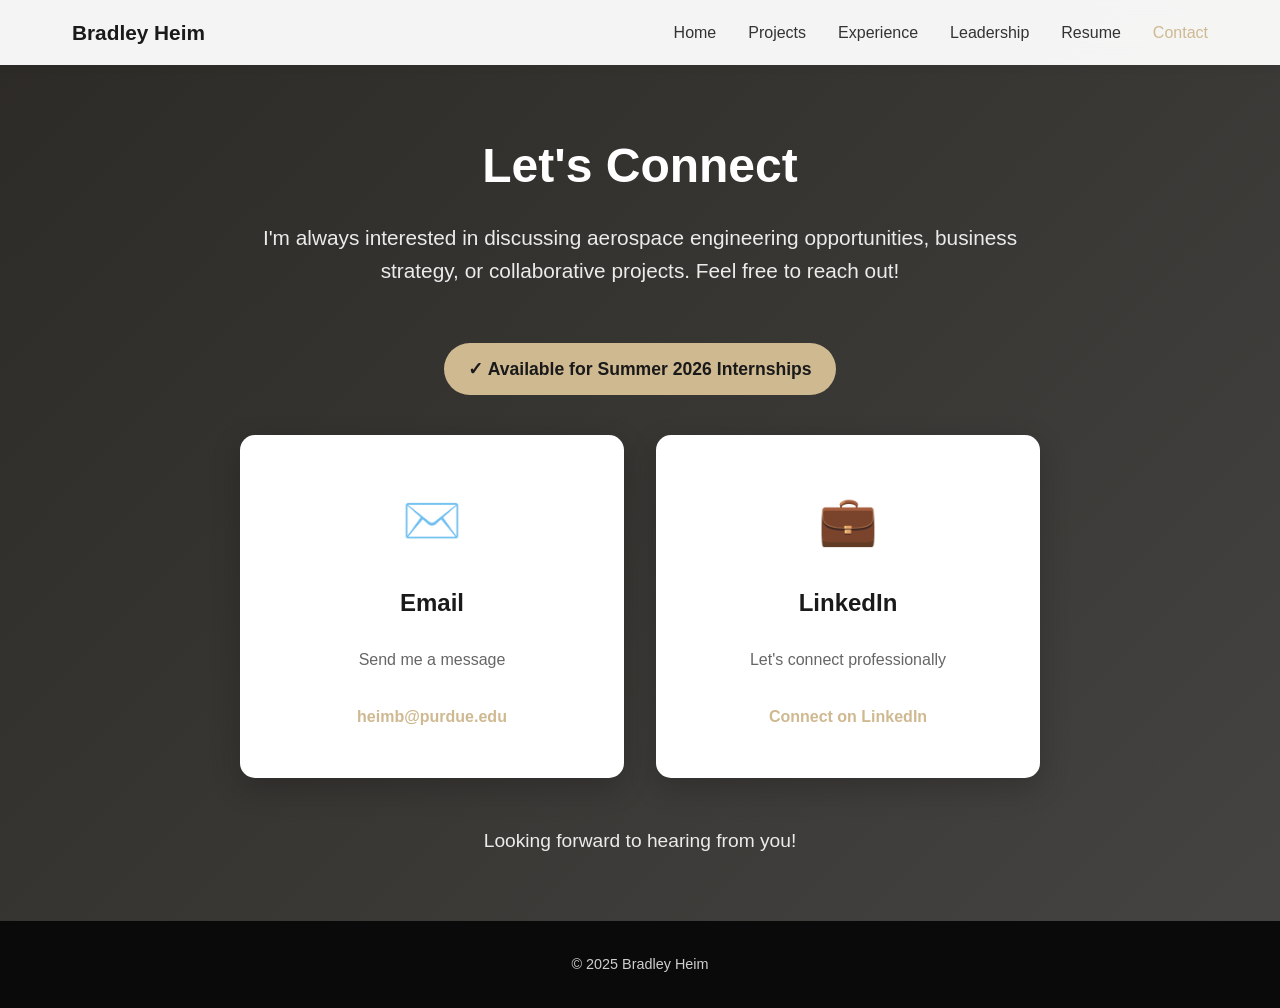
==== contact.html @ f1c7722c "Remove resume card from contact.html Removed resume card section from contact page." ====
<!DOCTYPE html>
<html lang="en">
<head>
    <meta charset="UTF-8">
    <meta name="viewport" content="width=device-width, initial-scale=1.0">
    <title>Contact - Bradley Heim</title>
    <style>
        /* RESET & BASE STYLES */
        * {
            margin: 0;
            padding: 0;
            box-sizing: border-box;
        }
        
        body {
            font-family: -apple-system, BlinkMacSystemFont, 'Segoe UI', sans-serif;
            line-height: 1.6;
            color: #333;
            background-color: #ffffff;
        }
        
        /* NAVIGATION BAR */
        nav {
            position: fixed;
            top: 0;
            width: 100%;
            background-color: rgba(255, 255, 255, 0.95);
            backdrop-filter: blur(10px);
            box-shadow: 0 2px 10px rgba(0,0,0,0.05);
            z-index: 1000;
            padding: 1rem 0;
        }
        
        .nav-container {
            max-width: 1200px;
            margin: 0 auto;
            padding: 0 2rem;
            display: flex;
            justify-content: space-between;
            align-items: center;
        }
        
        .nav-logo {
            font-size: 1.3rem;
            font-weight: 700;
            color: #1a1a1a;
            text-decoration: none;
        }
        
        nav ul {
            list-style: none;
            display: flex;
            gap: 2rem;
        }
        
        nav a {
            text-decoration: none;
            color: #333;
            font-weight: 500;
            transition: color 0.3s;
        }
        
        nav a:hover, nav a.active {
            color: #CFB991;
        }
        
        /* CONTACT SECTION */
        .contact-section {
            min-height: 100vh;
            display: flex;
            align-items: center;
            justify-content: center;
            padding: 8rem 2rem 4rem;
            background: linear-gradient(135deg, #1a1a1a 0%, #3d3d3d 100%);
            position: relative;
        }
        
        .contact-section::before {
            content: '';
            position: absolute;
            top: 0;
            left: 0;
            right: 0;
            bottom: 0;
            background: linear-gradient(135deg, rgba(207, 185, 145, 0.1) 0%, rgba(207, 185, 145, 0.05) 100%);
            pointer-events: none;
        }
        
        .contact-container {
            max-width: 800px;
            width: 100%;
            text-align: center;
            position: relative;
            z-index: 1;
        }
        
        .contact-container h1 {
            font-size: 3rem;
            color: white;
            margin-bottom: 1rem;
            font-weight: 700;
        }
        
        .contact-subtitle {
            font-size: 1.3rem;
            color: rgba(255, 255, 255, 0.9);
            margin-bottom: 2rem;
            line-height: 1.6;
        }
        
        .contact-cards {
            display: grid;
            grid-template-columns: repeat(auto-fit, minmax(250px, 1fr));
            gap: 2rem;
            margin-bottom: 3rem;
        }
        
        .contact-card {
            background: white;
            border-radius: 15px;
            padding: 3rem 2rem;
            box-shadow: 0 10px 30px rgba(0,0,0,0.2);
            transition: transform 0.3s, box-shadow 0.3s;
            text-decoration: none;
            color: #333;
            display: flex;
            flex-direction: column;
            align-items: center;
            gap: 1rem;
        }
        
        .contact-card:hover {
            transform: translateY(-10px);
            box-shadow: 0 15px 40px rgba(0,0,0,0.3);
        }
        
        .contact-icon {
            font-size: 3rem;
            margin-bottom: 0.5rem;
        }
        
        .contact-card h2 {
            font-size: 1.5rem;
            color: #1a1a1a;
            margin-bottom: 0.5rem;
        }
        
        .contact-card p {
            font-size: 1rem;
            color: #666;
            margin-bottom: 1rem;
        }
        
        .contact-link {
            color: #CFB991;
            font-weight: 600;
            font-size: 1rem;
            text-decoration: none;
            word-break: break-all;
        }
        
        .contact-link:hover {
            text-decoration: underline;
        }
        
        .cta-text {
            color: white;
            font-size: 1.2rem;
            margin-top: 2rem;
            opacity: 0.9;
        }
        
        .availability-badge {
            display: inline-block;
            background-color: #CFB991;
            color: #1a1a1a;
            padding: 0.75rem 1.5rem;
            border-radius: 30px;
            font-weight: 600;
            margin-top: 1.5rem;
            margin-bottom: 2.5rem;
            font-size: 1.1rem;
        }
        
        /* FOOTER */
        footer {
            background-color: #0a0a0a;
            color: white;
            padding: 2rem;
            text-align: center;
        }
        
        footer p {
            opacity: 0.8;
            font-size: 0.9rem;
        }
        
        /* RESPONSIVE DESIGN */
        @media (max-width: 768px) {
            .contact-container h1 {
                font-size: 2.5rem;
            }
            
            .contact-subtitle {
                font-size: 1.1rem;
            }
            
            .contact-cards {
                grid-template-columns: 1fr;
            }
            
            .nav-container {
                flex-direction: column;
                gap: 1rem;
            }
            
            nav ul {
                flex-wrap: wrap;
                justify-content: center;
                gap: 1rem;
            }
        }
        
        @media (max-width: 600px) {
            .contact-container h1 {
                font-size: 2rem;
            }
        }
    </style>
</head>
<body>
    <!-- NAVIGATION -->
    <nav>
        <div class="nav-container">
            <a href="index.html" class="nav-logo">Bradley Heim</a>
            <ul>
                <li><a href="index.html">Home</a></li>
                <li><a href="projects.html">Projects</a></li>
                <li><a href="experience.html">Experience</a></li>
                <li><a href="leadership.html">Leadership</a></li>
                <li><a href="resume.pdf" target="_blank" download>Resume</a></li>
                <li><a href="contact.html" class="active">Contact</a></li>
            </ul>
        </div>
    </nav>

    <!-- CONTACT SECTION -->
    <section class="contact-section">
        <div class="contact-container">
            <h1>Let's Connect</h1>
            <p class="contact-subtitle">
                I'm always interested in discussing aerospace engineering opportunities, 
                business strategy, or collaborative projects. Feel free to reach out!
            </p>
            
            <div class="availability-badge">
                ✓ Available for Summer 2026 Internships
            </div>

            <div class="contact-cards">
                <!-- EMAIL CARD -->
                <a href="mailto:heimb@purdue.edu" class="contact-card">
                    <div class="contact-icon">✉️</div>
                    <h2>Email</h2>
                    <p>Send me a message</p>
                    <span class="contact-link">heimb@purdue.edu</span>
                </a>

                <!-- LINKEDIN CARD -->
                <a href="https://www.linkedin.com/in/bradley-heim/" target="_blank" class="contact-card">
                    <div class="contact-icon">💼</div>
                    <h2>LinkedIn</h2>
                    <p>Let's connect professionally</p>
                    <span class="contact-link">Connect on LinkedIn</span>
                </a>
            </div>

            <p class="cta-text">
                Looking forward to hearing from you!
            </p>
        </div>
    </section>

    <!-- FOOTER -->
    <footer>
        <p>&copy; 2025 Bradley Heim</p>
    </footer>
</body>
</html>
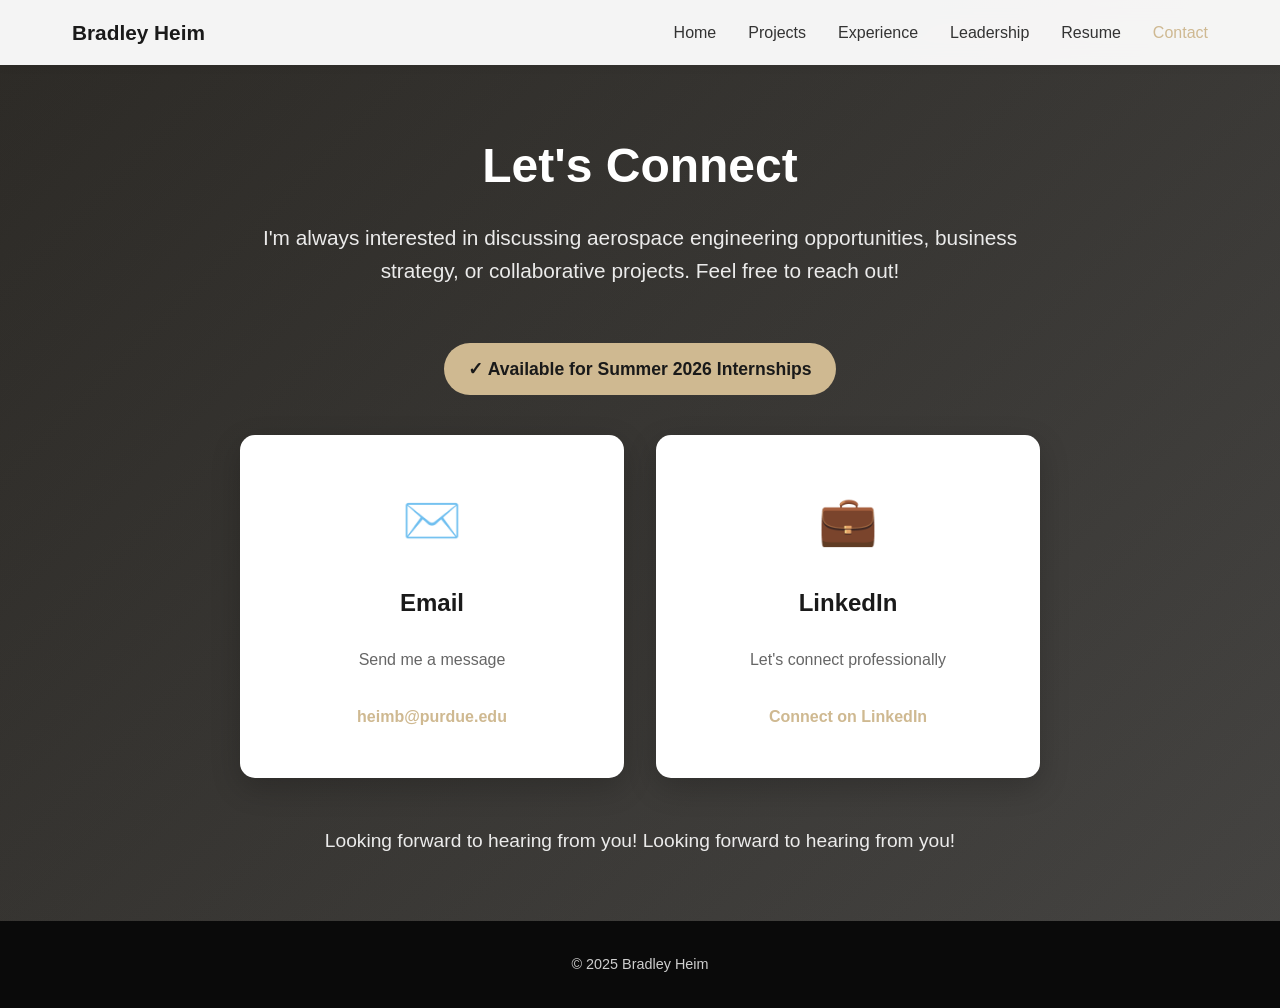
==== commit 24fc0cd9: "Fix duplicate text in contact.html Removed duplicate text in the contact section." ====
--- a/contact.html
+++ b/contact.html
@@ -276,7 +276,7 @@
             </div>
 
             <p class="cta-text">
-                Looking forward to hearing from you!
+                Looking forward to hearing from you! Looking forward to hearing from you!
             </p>
         </div>
     </section>
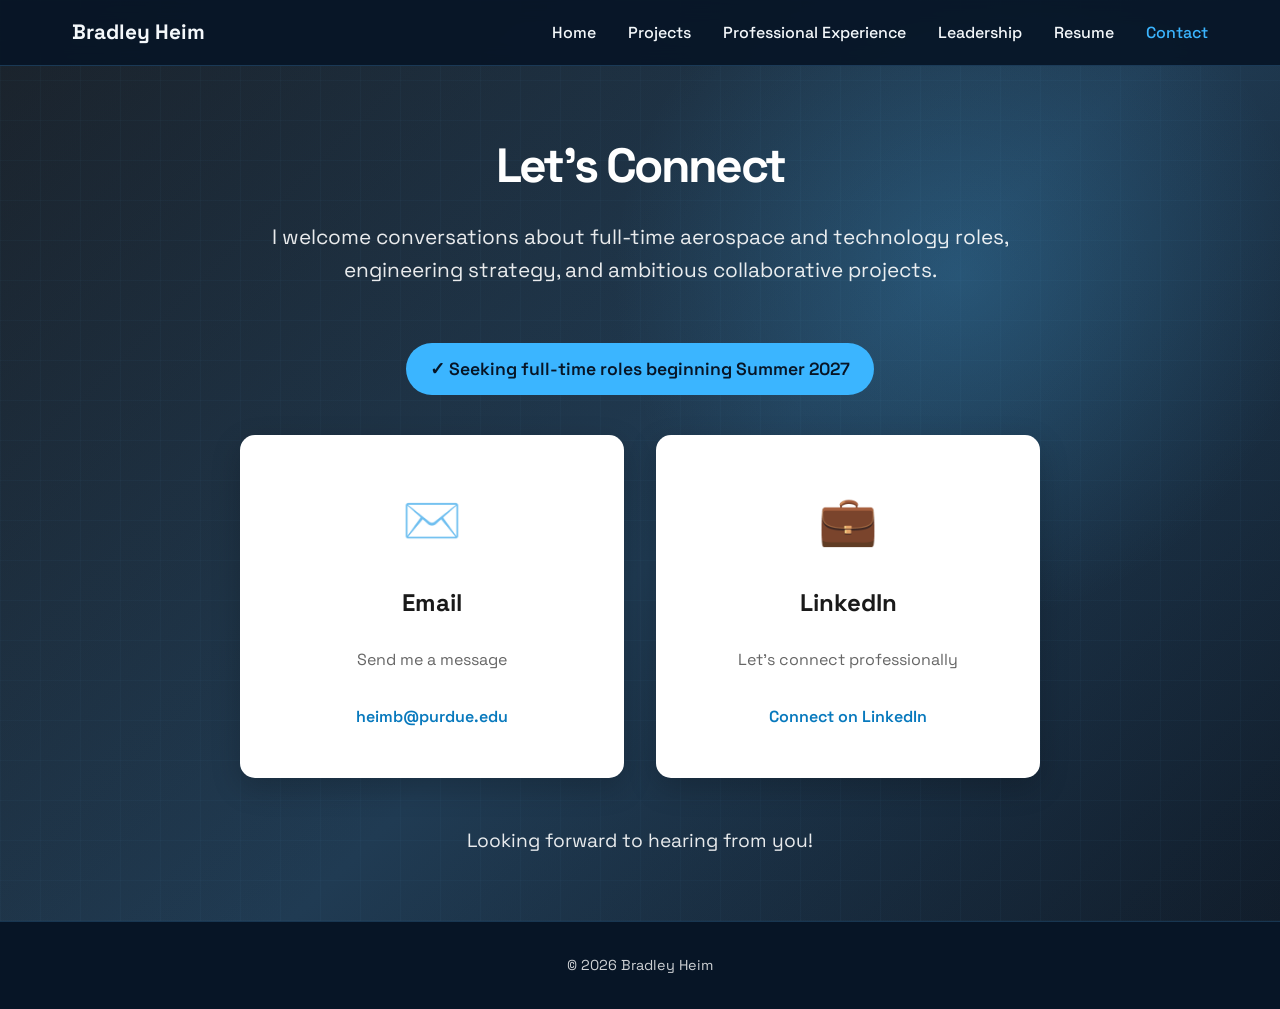
==== commit 717ca87a: "Refresh portfolio for 2026 experience" ====
--- a/contact.html
+++ b/contact.html
@@ -4,6 +4,7 @@
     <meta charset="UTF-8">
     <meta name="viewport" content="width=device-width, initial-scale=1.0">
     <title>Contact - Bradley Heim</title>
+    <link rel="stylesheet" href="site.css">
     <style>
         /* RESET & BASE STYLES */
         * {
@@ -236,7 +237,7 @@
             <ul>
                 <li><a href="index.html">Home</a></li>
                 <li><a href="projects.html">Projects</a></li>
-                <li><a href="experience.html">Experience</a></li>
+                <li><a href="experience.html">Professional Experience</a></li>
                 <li><a href="leadership.html">Leadership</a></li>
                 <li><a href="resume.pdf" target="_blank" download>Resume</a></li>
                 <li><a href="contact.html" class="active">Contact</a></li>
@@ -249,12 +250,11 @@
         <div class="contact-container">
             <h1>Let's Connect</h1>
             <p class="contact-subtitle">
-                I'm always interested in discussing aerospace engineering opportunities, 
-                business strategy, or collaborative projects. Feel free to reach out!
+                I welcome conversations about full-time aerospace and technology roles, engineering strategy, and ambitious collaborative projects.
             </p>
             
             <div class="availability-badge">
-                ✓ Available for Summer 2026 Internships
+                ✓ Seeking full-time roles beginning Summer 2027
             </div>
 
             <div class="contact-cards">
@@ -276,14 +276,14 @@
             </div>
 
             <p class="cta-text">
-                Looking forward to hearing from you! Looking forward to hearing from you!
+                Looking forward to hearing from you!
             </p>
         </div>
     </section>
 
     <!-- FOOTER -->
     <footer>
-        <p>&copy; 2025 Bradley Heim</p>
+        <p>&copy; 2026 Bradley Heim</p>
     </footer>
 </body>
 </html>
--- a/site.css
+++ b/site.css
@@ -0,0 +1,44 @@
+@import url('https://fonts.googleapis.com/css2?family=DM+Mono:wght@400;500&family=Space+Grotesk:wght@400;500;600;700&display=swap');
+
+:root {
+  --ink: #071526;
+  --ink-soft: #12314e;
+  --sky: #3bb5ff;
+  --gold: #cfb991;
+  --mist: #eef5fa;
+}
+
+html { scroll-behavior: smooth; }
+body { font-family: 'Space Grotesk', -apple-system, BlinkMacSystemFont, 'Segoe UI', sans-serif !important; color: var(--ink) !important; }
+nav { background: rgba(7, 21, 38, .92) !important; border-bottom: 1px solid rgba(93, 184, 255, .22); box-shadow: none !important; }
+.nav-logo, nav a { color: #f4f8fb !important; }
+nav a:hover, nav a.active { color: var(--sky) !important; }
+.hero, .page-header, .contact-section {
+  background: radial-gradient(circle at 75% 30%, rgba(59,181,255,.22), transparent 30%), linear-gradient(135deg, #06111f 0%, #12314e 55%, #071526 100%) !important;
+}
+.hero::after, .page-header::after, .contact-section::after {
+  content: ''; position: absolute; inset: 0; pointer-events: none; opacity: .22;
+  background-image: linear-gradient(rgba(119,202,255,.14) 1px, transparent 1px), linear-gradient(90deg, rgba(119,202,255,.14) 1px, transparent 1px);
+  background-size: 40px 40px;
+}
+.hero-content, .page-header-content, .contact-container { z-index: 1 !important; }
+.hero-text h1, .page-header h1, .contact-container h1 { letter-spacing: -.055em; }
+.hero-text .subtitle, .page-header p { color: #d8ebf8; }
+.btn-primary, .availability-badge { background: var(--sky) !important; border-color: var(--sky) !important; color: var(--ink) !important; }
+.btn-secondary { border-color: rgba(255,255,255,.7) !important; }
+.about, .projects-section, .experience-section, .leadership-section { background: #f7fbfe !important; }
+.about h2, .highlights h2, .projects-section h2, .experience-section h2, .leadership-section h2 { color: var(--ink) !important; }
+.stat-box, .highlight-card, .experience-item, .leadership-item { border: 1px solid #d8e7f0; box-shadow: 0 10px 30px rgba(7,21,38,.06) !important; }
+.stat-box .number, .highlight-card a, .contact-link { color: #0879bd !important; }
+.badge-lead, .leadership-badge { background: var(--sky) !important; color: var(--ink) !important; }
+.project-image img { border: 1px solid #d5e7f2; }
+footer { background: var(--ink) !important; border-top: 1px solid rgba(93,184,255,.2); }
+.eyebrow { font: 500 .78rem/1 'DM Mono', monospace; letter-spacing: .11em; text-transform: uppercase; color: var(--sky); margin-bottom: 1rem; }
+.role-focus { max-width: 44rem; font-size: 1.1rem; line-height: 1.7; color: #d8ebf8; margin-bottom: 2rem; }
+.hero-image img { border: 1px solid rgba(112,207,255,.65); }
+@media (max-width: 968px) {
+  nav { position: sticky !important; }
+  .nav-container { padding: .8rem 1rem !important; }
+  nav ul { gap: .65rem 1rem !important; font-size: .88rem; }
+  .hero { min-height: auto !important; padding-top: 5rem !important; padding-bottom: 4rem !important; }
+}
